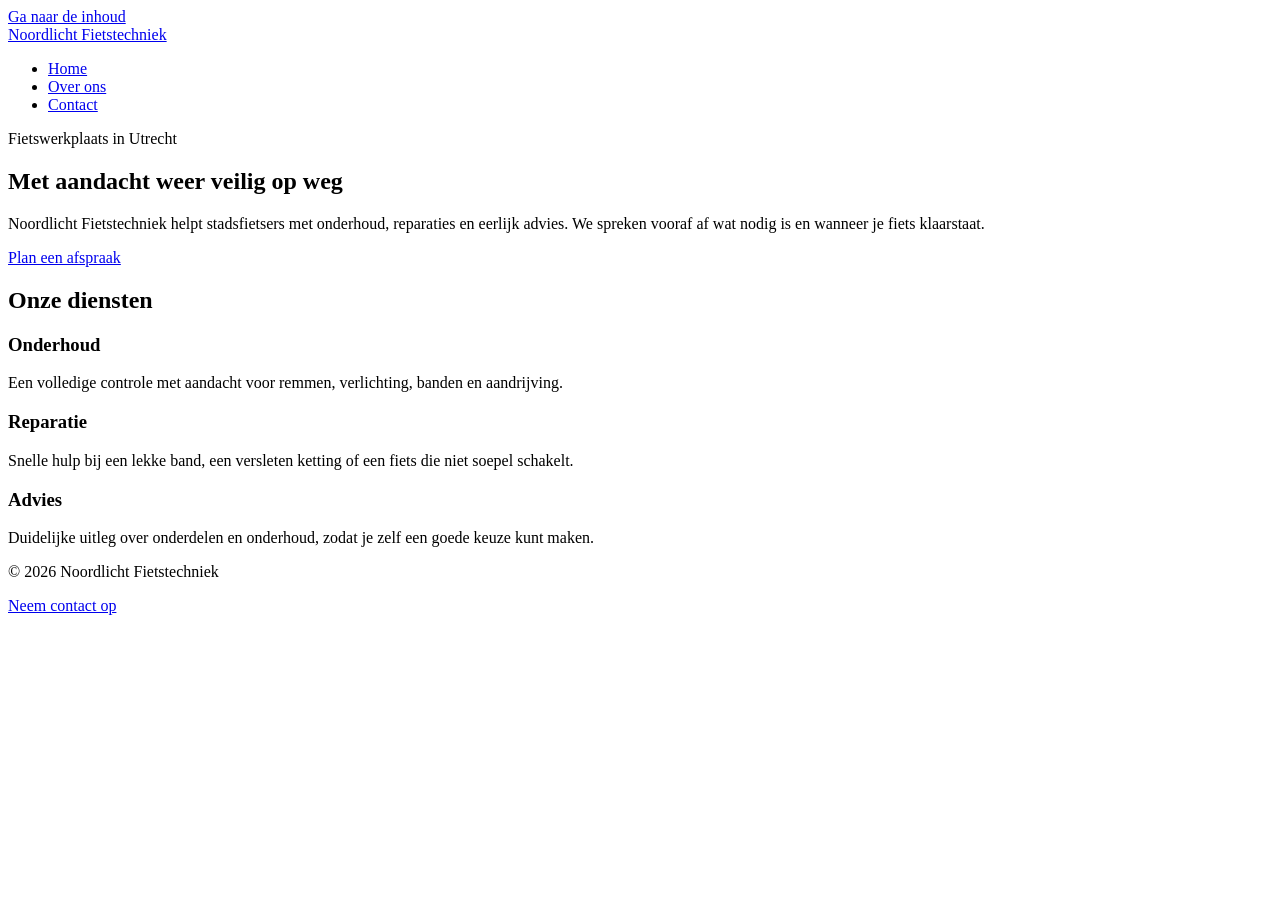
==== index.html @ 0e4e8ef3 "Add: bouw de homepage" ====
<!doctype html>
<html lang="nl">
<head>
  <meta charset="utf-8">
  <meta name="viewport" content="width=device-width, initial-scale=1">
  <meta name="description" content="Noordlicht Fietstechniek onderhoudt en repareert fietsen in Utrecht.">
  <title>Home | Noordlicht Fietstechniek</title>
  <link rel="stylesheet" href="style.css">
</head>
<body>
  <a class="skip-link" href="#inhoud">Ga naar de inhoud</a>
  <header class="site-header">
    <div class="container header-inner">
      <a class="brand" href="index.html">Noordlicht Fietstechniek</a>
      <nav aria-label="Hoofdnavigatie">
        <ul class="nav-list">
          <li><a aria-current="page" href="index.html">Home</a></li>
          <li><a href="about.html">Over ons</a></li>
          <li><a href="contact.html">Contact</a></li>
        </ul>
      </nav>
    </div>
  </header>

  <main id="inhoud">
    <section class="hero">
      <div class="container hero-content">
        <p class="eyebrow">Fietswerkplaats in Utrecht</p>
        <h1>Met aandacht weer veilig op weg</h1>
        <p class="intro">Noordlicht Fietstechniek helpt stadsfietsers met onderhoud, reparaties en eerlijk advies. We spreken vooraf af wat nodig is en wanneer je fiets klaarstaat.</p>
        <a class="button" href="contact.html">Plan een afspraak</a>
      </div>
    </section>

    <section class="section">
      <div class="container">
        <h2>Onze diensten</h2>
        <div class="card-grid">
          <article class="card">
            <h3>Onderhoud</h3>
            <p>Een volledige controle met aandacht voor remmen, verlichting, banden en aandrijving.</p>
          </article>
          <article class="card">
            <h3>Reparatie</h3>
            <p>Snelle hulp bij een lekke band, een versleten ketting of een fiets die niet soepel schakelt.</p>
          </article>
          <article class="card">
            <h3>Advies</h3>
            <p>Duidelijke uitleg over onderdelen en onderhoud, zodat je zelf een goede keuze kunt maken.</p>
          </article>
        </div>
      </div>
    </section>
  </main>

  <footer class="site-footer">
    <div class="container footer-inner">
      <p>&copy; 2026 Noordlicht Fietstechniek</p>
      <a href="contact.html">Neem contact op</a>
    </div>
  </footer>
</body>
</html>
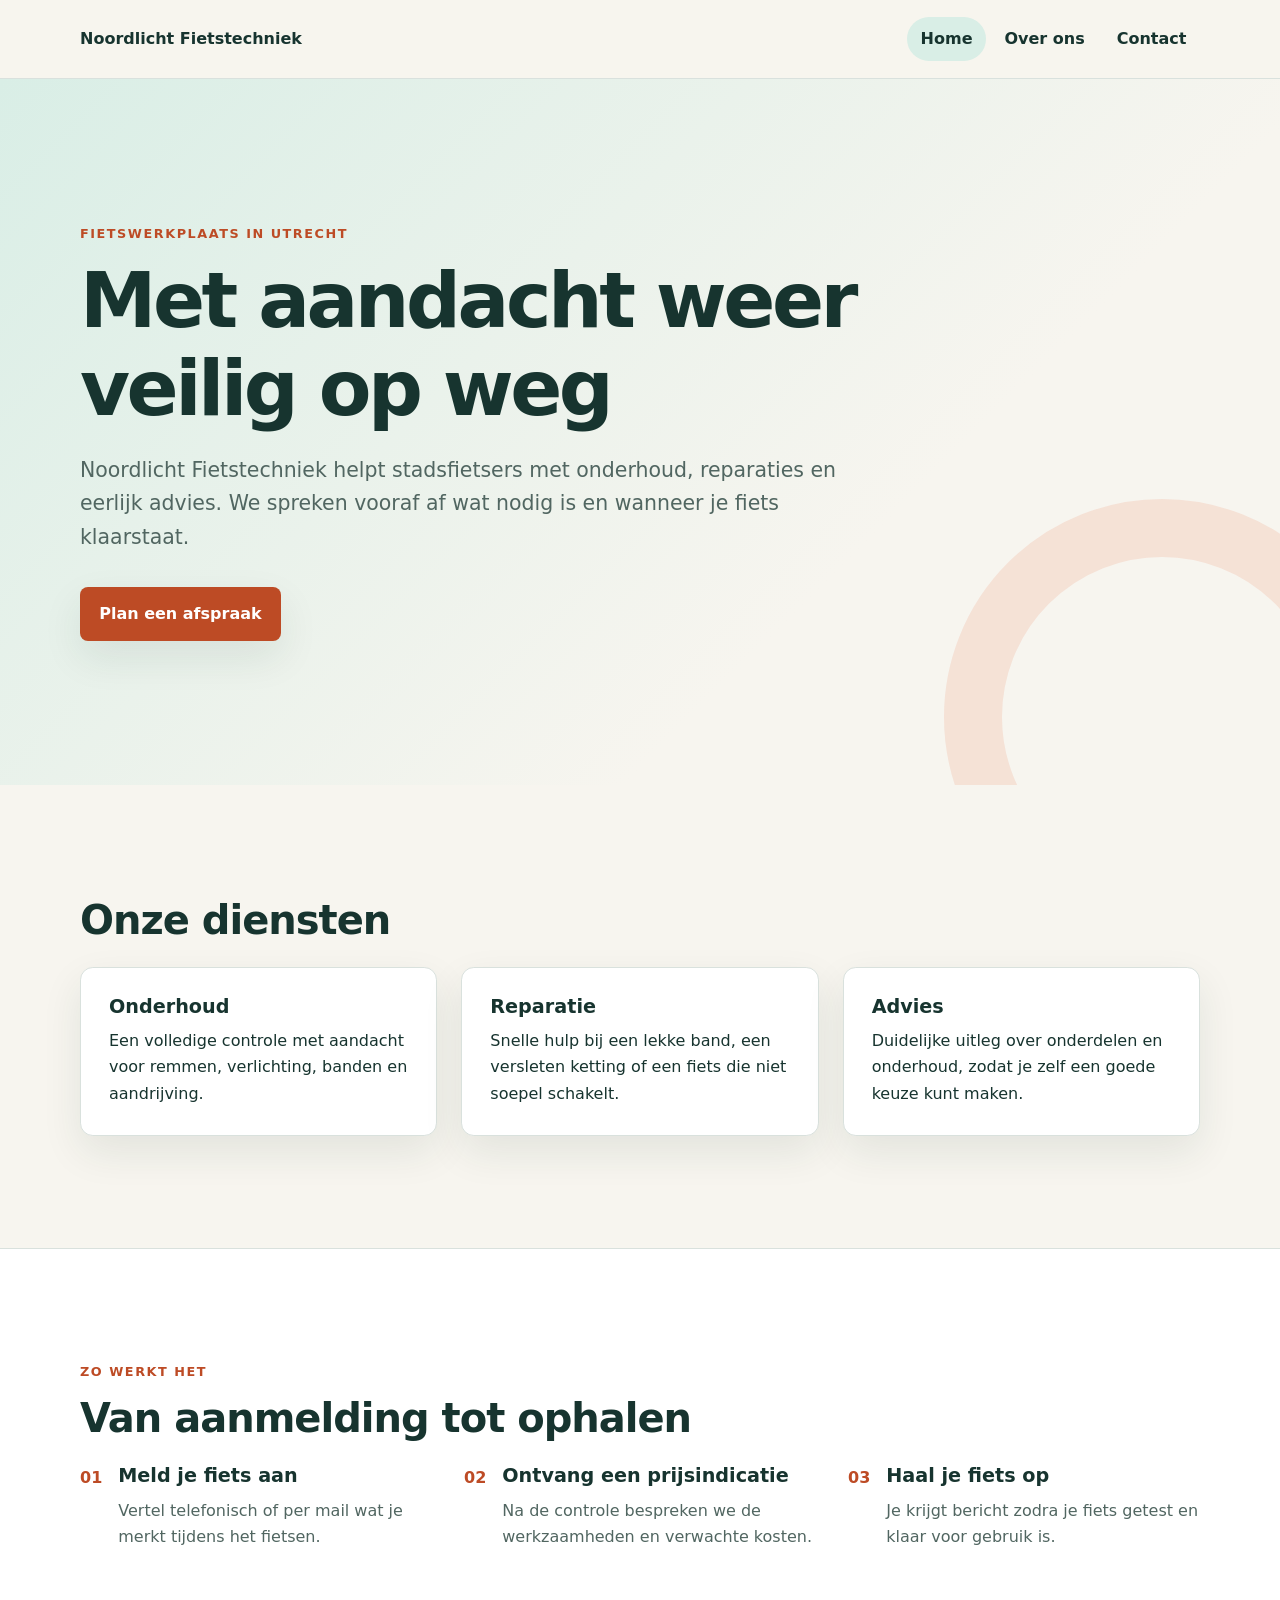
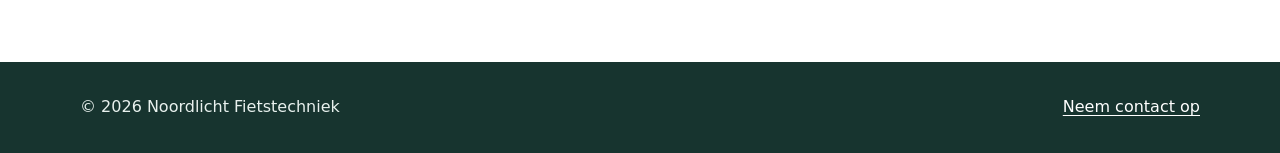
==== commit 3c992d1d: "Improve: leg de werkwijze op de homepage uit" ====
--- a/index.html
+++ b/index.html
@@ -51,6 +51,27 @@
         </div>
       </div>
     </section>
+
+    <section class="section process-section" aria-labelledby="werkwijze">
+      <div class="container">
+        <p class="eyebrow">Zo werkt het</p>
+        <h2 id="werkwijze">Van aanmelding tot ophalen</h2>
+        <ol class="process-list">
+          <li>
+            <span>01</span>
+            <div><h3>Meld je fiets aan</h3><p>Vertel telefonisch of per mail wat je merkt tijdens het fietsen.</p></div>
+          </li>
+          <li>
+            <span>02</span>
+            <div><h3>Ontvang een prijsindicatie</h3><p>Na de controle bespreken we de werkzaamheden en verwachte kosten.</p></div>
+          </li>
+          <li>
+            <span>03</span>
+            <div><h3>Haal je fiets op</h3><p>Je krijgt bericht zodra je fiets getest en klaar voor gebruik is.</p></div>
+          </li>
+        </ol>
+      </div>
+    </section>
   </main>
 
   <footer class="site-footer">
--- a/style.css
+++ b/style.css
@@ -0,0 +1,353 @@
+:root {
+  --ink: #17342f;
+  --muted: #516661;
+  --paper: #f7f5ef;
+  --surface: #ffffff;
+  --accent: #e56b3f;
+  --accent-dark: #bd4b25;
+  --line: #d9e1dd;
+  --highlight: #d9eee6;
+  --shadow: 0 16px 40px rgba(23, 52, 47, 0.09);
+}
+
+* {
+  box-sizing: border-box;
+}
+
+html {
+  scroll-behavior: smooth;
+}
+
+body {
+  margin: 0;
+  color: var(--ink);
+  background: var(--paper);
+  font-family: system-ui, -apple-system, BlinkMacSystemFont, "Segoe UI", sans-serif;
+  font-size: 1rem;
+  line-height: 1.65;
+}
+
+a {
+  color: var(--accent-dark);
+  text-underline-offset: 0.2em;
+}
+
+a:hover {
+  color: var(--ink);
+}
+
+h1,
+h2,
+h3,
+p {
+  margin-top: 0;
+}
+
+h1,
+h2,
+h3 {
+  line-height: 1.15;
+}
+
+h1 {
+  max-width: 17ch;
+  margin-bottom: 1.25rem;
+  font-size: clamp(2.4rem, 7vw, 4.8rem);
+  letter-spacing: -0.045em;
+}
+
+h2 {
+  margin-bottom: 1.5rem;
+  font-size: clamp(1.75rem, 4vw, 2.5rem);
+  letter-spacing: -0.025em;
+}
+
+h3 {
+  margin-bottom: 0.65rem;
+  font-size: 1.2rem;
+}
+
+.container {
+  width: min(1120px, calc(100% - 2rem));
+  margin-inline: auto;
+}
+
+.narrow {
+  max-width: 760px;
+}
+
+.skip-link {
+  position: fixed;
+  z-index: 10;
+  top: 0.75rem;
+  left: 0.75rem;
+  padding: 0.7rem 1rem;
+  color: var(--surface);
+  background: var(--ink);
+  transform: translateY(-180%);
+}
+
+.skip-link:focus {
+  transform: translateY(0);
+}
+
+.site-header {
+  border-bottom: 1px solid var(--line);
+  background: rgba(247, 245, 239, 0.96);
+}
+
+.header-inner,
+.footer-inner {
+  display: flex;
+  align-items: center;
+  justify-content: space-between;
+  gap: 1.5rem;
+}
+
+.header-inner {
+  min-height: 78px;
+}
+
+.brand {
+  color: var(--ink);
+  font-weight: 800;
+  text-decoration: none;
+}
+
+.nav-list {
+  display: flex;
+  flex-wrap: wrap;
+  gap: 0.3rem;
+  margin: 0;
+  padding: 0;
+  list-style: none;
+}
+
+.nav-list a {
+  display: block;
+  padding: 0.55rem 0.85rem;
+  border-radius: 999px;
+  color: var(--ink);
+  font-weight: 700;
+  text-decoration: none;
+}
+
+.nav-list a:hover,
+.nav-list a[aria-current="page"] {
+  background: var(--highlight);
+}
+
+.hero,
+.page-hero {
+  position: relative;
+  overflow: hidden;
+  background: linear-gradient(135deg, #d9eee6 0%, #f7f5ef 67%);
+}
+
+.hero::after,
+.page-hero::after {
+  position: absolute;
+  width: 320px;
+  height: 320px;
+  border: 58px solid rgba(229, 107, 63, 0.14);
+  border-radius: 50%;
+  content: "";
+  right: -100px;
+  bottom: -150px;
+}
+
+.hero-content {
+  position: relative;
+  z-index: 1;
+  padding-block: clamp(5rem, 13vw, 9rem);
+}
+
+.page-hero .container {
+  position: relative;
+  z-index: 1;
+  padding-block: clamp(4rem, 10vw, 6.5rem);
+}
+
+.eyebrow {
+  margin-bottom: 0.8rem;
+  color: var(--accent-dark);
+  font-size: 0.8rem;
+  font-weight: 800;
+  letter-spacing: 0.12em;
+  text-transform: uppercase;
+}
+
+.intro {
+  max-width: 62ch;
+  margin-bottom: 2rem;
+  color: var(--muted);
+  font-size: clamp(1.08rem, 2vw, 1.28rem);
+}
+
+.button {
+  display: inline-block;
+  padding: 0.85rem 1.2rem;
+  border-radius: 0.5rem;
+  color: var(--surface);
+  background: var(--accent-dark);
+  font-weight: 800;
+  text-decoration: none;
+  box-shadow: var(--shadow);
+}
+
+.button:hover {
+  color: var(--surface);
+  background: var(--ink);
+}
+
+.section {
+  padding-block: clamp(4rem, 9vw, 7rem);
+}
+
+.card-grid,
+.contact-grid,
+.split {
+  display: grid;
+  gap: 1.5rem;
+}
+
+.card-grid {
+  grid-template-columns: repeat(3, 1fr);
+}
+
+.card,
+.contact-panel {
+  padding: 1.75rem;
+  border: 1px solid var(--line);
+  border-radius: 0.8rem;
+  background: var(--surface);
+  box-shadow: var(--shadow);
+}
+
+.card p,
+.contact-panel p:last-child {
+  margin-bottom: 0;
+}
+
+.process-section {
+  border-top: 1px solid var(--line);
+  background: var(--surface);
+}
+
+.process-list {
+  display: grid;
+  grid-template-columns: repeat(3, 1fr);
+  gap: 2rem;
+  margin: 0;
+  padding: 0;
+  list-style: none;
+}
+
+.process-list li {
+  display: grid;
+  grid-template-columns: auto 1fr;
+  gap: 1rem;
+}
+
+.process-list span {
+  color: var(--accent-dark);
+  font-weight: 900;
+}
+
+.process-list p {
+  margin-bottom: 0;
+  color: var(--muted);
+}
+
+.split {
+  grid-template-columns: 1.15fr 0.85fr;
+  align-items: start;
+  gap: clamp(2rem, 7vw, 5rem);
+}
+
+.check-list {
+  margin: 0;
+  padding-left: 1.25rem;
+}
+
+.check-list li + li {
+  margin-top: 0.85rem;
+}
+
+.contact-grid {
+  grid-template-columns: repeat(2, 1fr);
+}
+
+address {
+  margin-bottom: 1.25rem;
+  font-style: normal;
+}
+
+.small {
+  color: var(--muted);
+  font-size: 0.9rem;
+}
+
+.hours-list {
+  margin: 0;
+}
+
+.hours-list div {
+  display: grid;
+  grid-template-columns: 1fr auto;
+  gap: 1rem;
+  padding-block: 0.75rem;
+  border-bottom: 1px solid var(--line);
+}
+
+.hours-list dt {
+  font-weight: 700;
+}
+
+.hours-list dd {
+  margin: 0;
+  text-align: right;
+}
+
+.site-footer {
+  padding-block: 2rem;
+  color: #e8f1ee;
+  background: var(--ink);
+}
+
+.site-footer p {
+  margin: 0;
+}
+
+.site-footer a {
+  color: #ffffff;
+}
+
+@media (max-width: 760px) {
+  .header-inner,
+  .footer-inner {
+    align-items: flex-start;
+    flex-direction: column;
+  }
+
+  .header-inner {
+    padding-block: 1rem;
+  }
+
+  .card-grid,
+  .contact-grid,
+  .split,
+  .process-list {
+    grid-template-columns: 1fr;
+  }
+
+  .footer-inner {
+    gap: 0.5rem;
+  }
+}
+
+@media (prefers-reduced-motion: reduce) {
+  html {
+    scroll-behavior: auto;
+  }
+}
